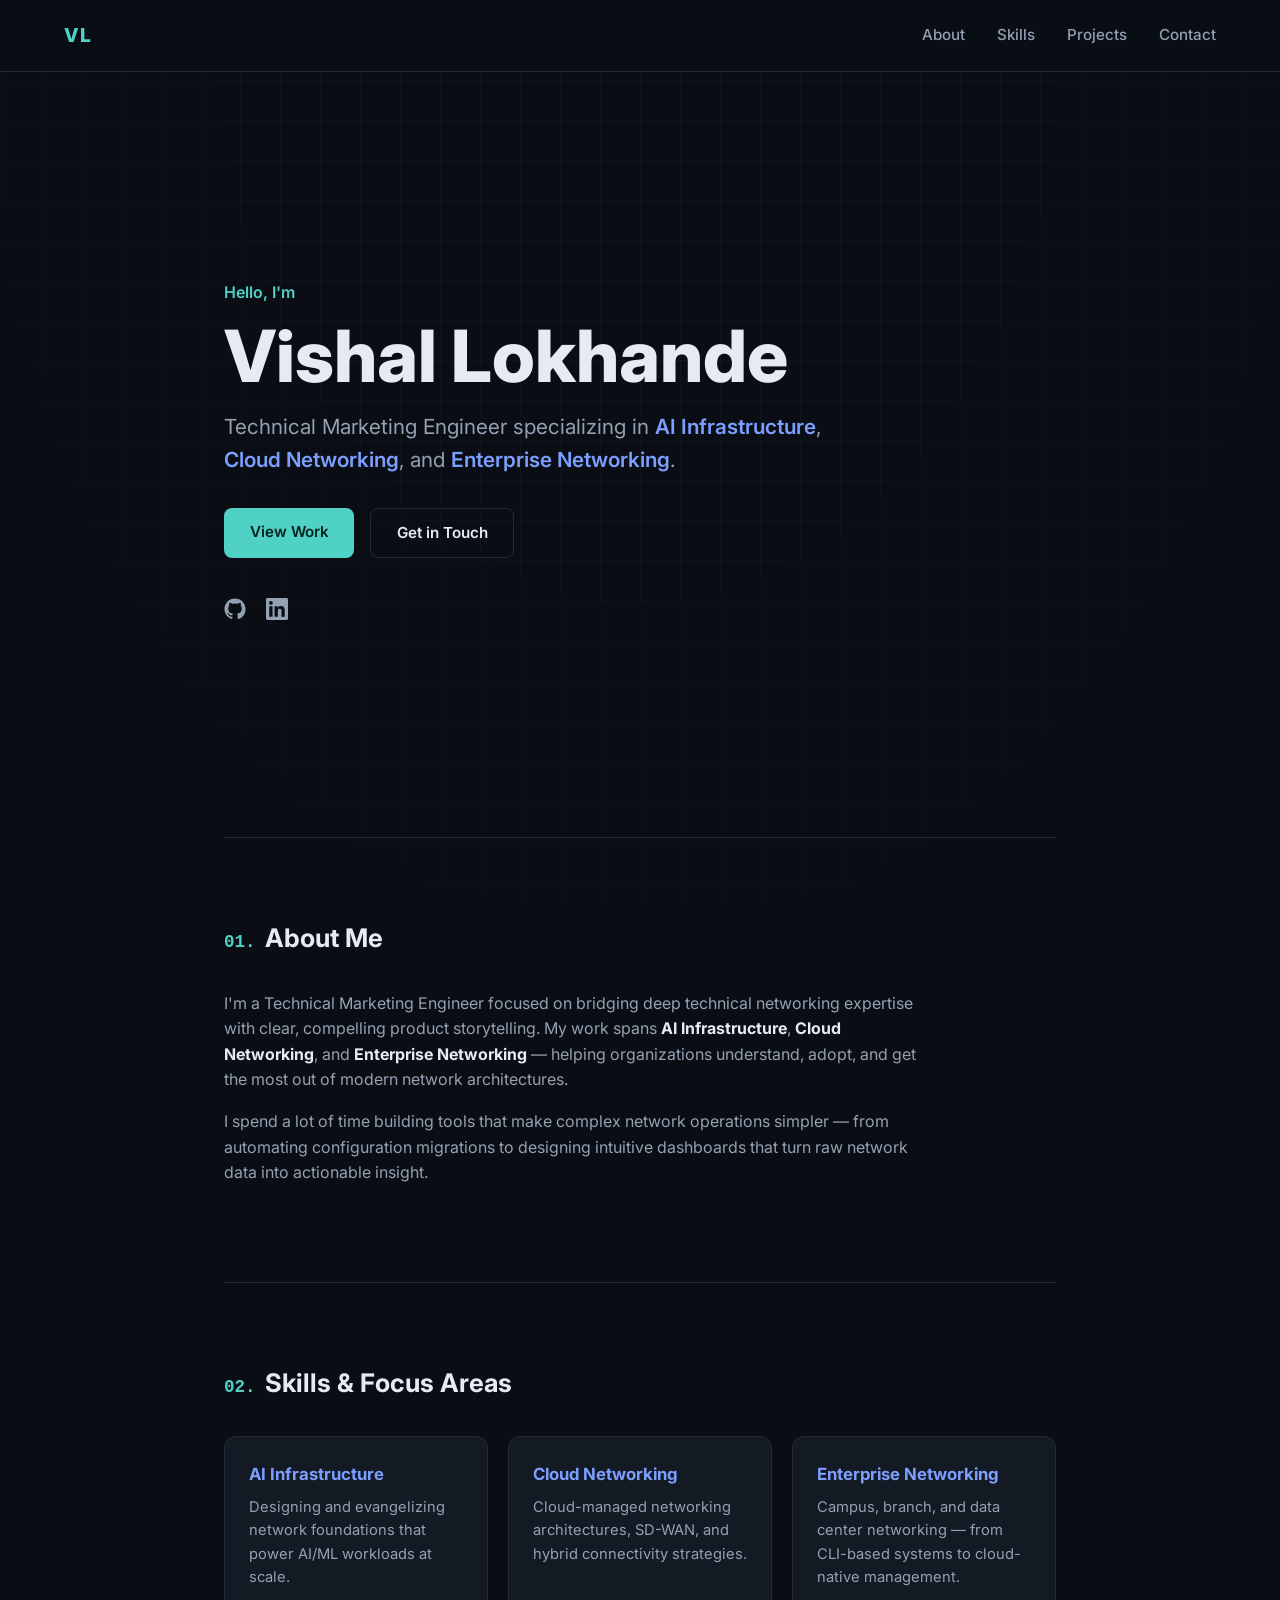
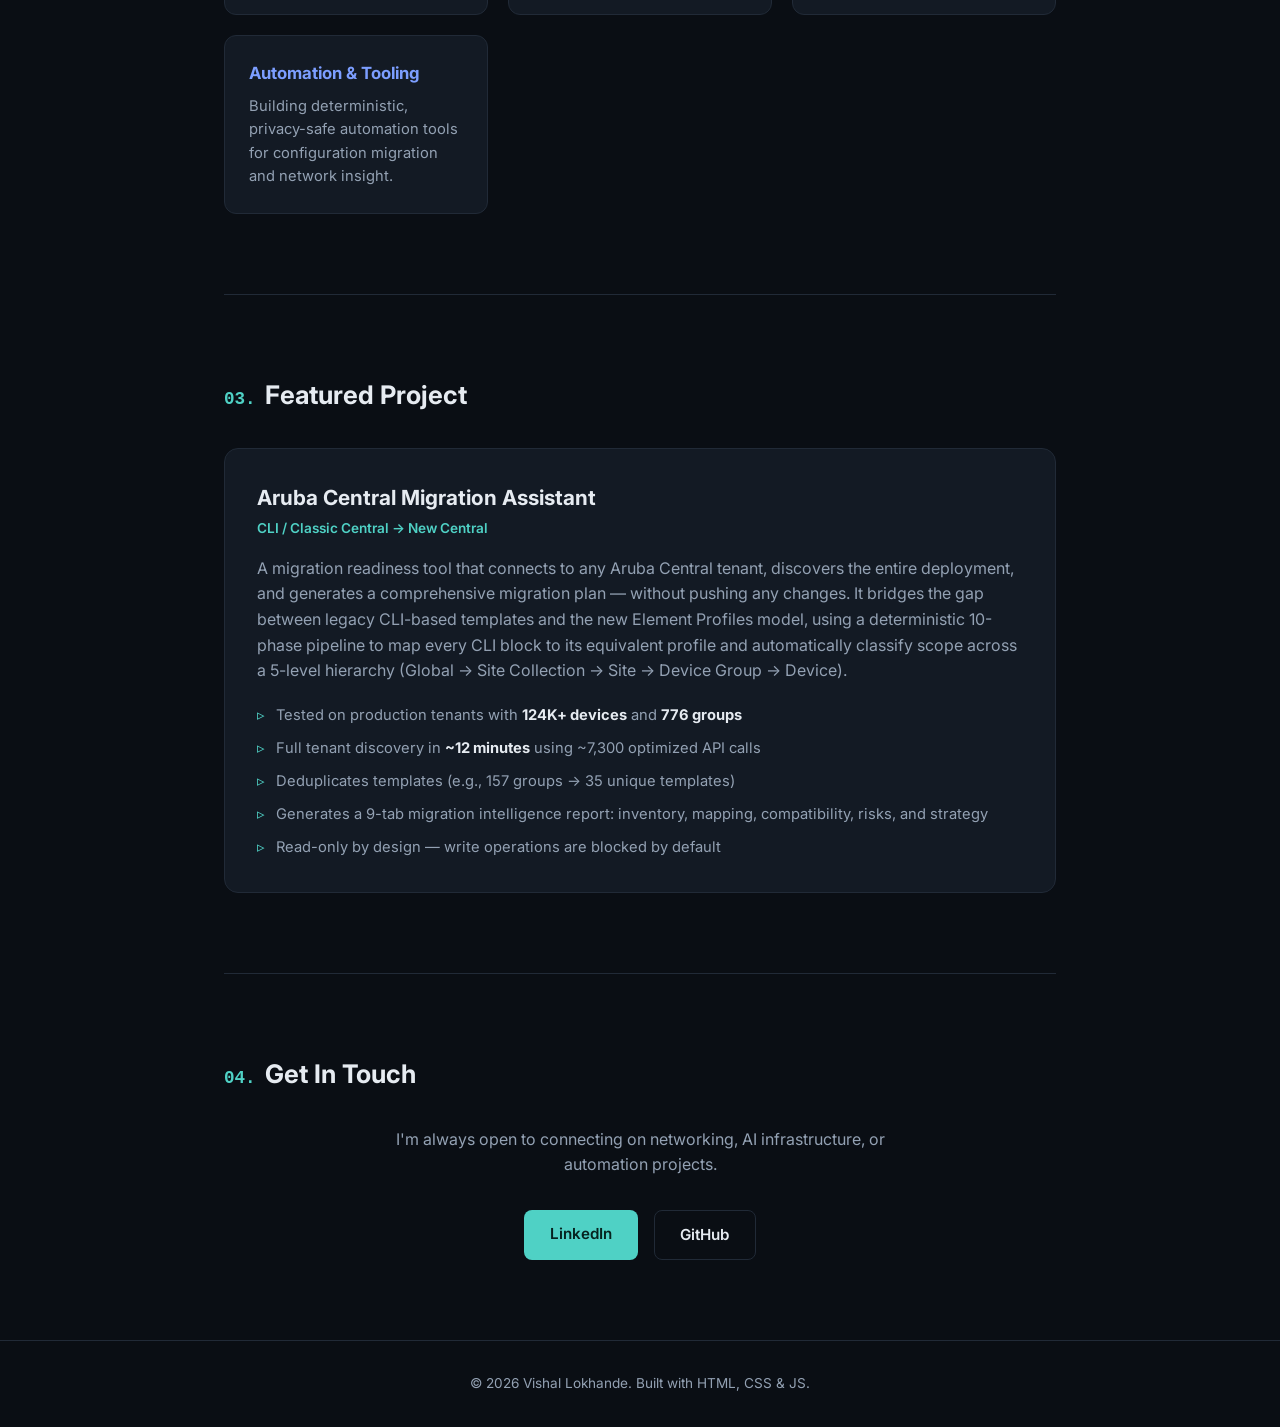
==== index.html @ 3b7e34b1 "Initial commit: personal portfolio site" ====
<!DOCTYPE html>
<html lang="en">
<head>
  <meta charset="UTF-8" />
  <meta name="viewport" content="width=device-width, initial-scale=1.0" />
  <title>Vishal Lokhande — Technical Marketing Engineer</title>
  <meta name="description" content="Vishal Lokhande — Technical Marketing Engineer specializing in AI Infrastructure, Cloud Networking, and Enterprise Networking." />
  <link rel="stylesheet" href="styles.css" />
  <link rel="preconnect" href="https://fonts.googleapis.com">
  <link rel="preconnect" href="https://fonts.gstatic.com" crossorigin>
  <link href="https://fonts.googleapis.com/css2?family=Inter:wght@400;500;600;700;800&display=swap" rel="stylesheet">
</head>
<body>
  <div class="bg-grid" aria-hidden="true"></div>

  <header class="nav">
    <a href="#home" class="nav__brand">VL</a>
    <nav class="nav__links">
      <a href="#about">About</a>
      <a href="#skills">Skills</a>
      <a href="#projects">Projects</a>
      <a href="#contact">Contact</a>
    </nav>
    <button class="nav__toggle" id="navToggle" aria-label="Toggle menu">
      <span></span><span></span><span></span>
    </button>
  </header>

  <main id="home">
    <section class="hero">
      <p class="hero__eyebrow">Hello, I'm</p>
      <h1 class="hero__name">Vishal Lokhande</h1>
      <p class="hero__title">Technical Marketing Engineer specializing in
        <span class="highlight">AI Infrastructure</span>,
        <span class="highlight">Cloud Networking</span>, and
        <span class="highlight">Enterprise Networking</span>.
      </p>
      <div class="hero__cta">
        <a href="#projects" class="btn btn--primary">View Work</a>
        <a href="#contact" class="btn btn--ghost">Get in Touch</a>
      </div>
      <div class="hero__socials">
        <a href="https://github.com/VishalLokh" target="_blank" rel="noopener noreferrer" aria-label="GitHub">
          <svg viewBox="0 0 24 24" width="22" height="22"><path fill="currentColor" d="M12 .5C5.65.5.5 5.65.5 12c0 5.09 3.29 9.4 7.86 10.93.58.1.79-.25.79-.56 0-.28-.01-1.02-.02-2-3.2.7-3.88-1.54-3.88-1.54-.52-1.33-1.28-1.69-1.28-1.69-1.04-.71.08-.7.08-.7 1.16.08 1.77 1.19 1.77 1.19 1.03 1.76 2.7 1.25 3.36.96.1-.75.4-1.25.73-1.54-2.56-.29-5.26-1.28-5.26-5.7 0-1.26.45-2.29 1.19-3.09-.12-.29-.52-1.46.11-3.05 0 0 .97-.31 3.18 1.18a11.1 11.1 0 0 1 5.8 0c2.2-1.49 3.17-1.18 3.17-1.18.63 1.59.23 2.76.11 3.05.74.8 1.19 1.83 1.19 3.09 0 4.43-2.7 5.4-5.28 5.69.42.36.78 1.08.78 2.18 0 1.57-.01 2.84-.01 3.23 0 .31.21.67.8.56A10.51 10.51 0 0 0 23.5 12c0-6.35-5.15-11.5-11.5-11.5Z"/></svg>
        </a>
        <a href="https://www.linkedin.com/in/vishal-lokhande05/" target="_blank" rel="noopener noreferrer" aria-label="LinkedIn">
          <svg viewBox="0 0 24 24" width="22" height="22"><path fill="currentColor" d="M20.45 20.45h-3.56v-5.57c0-1.33-.02-3.04-1.85-3.04-1.86 0-2.14 1.45-2.14 2.94v5.67H9.34V9h3.42v1.56h.05c.48-.9 1.64-1.85 3.38-1.85 3.6 0 4.27 2.37 4.27 5.46v6.28ZM5.34 7.43a2.07 2.07 0 1 1 0-4.14 2.07 2.07 0 0 1 0 4.14ZM7.12 20.45H3.56V9h3.56v11.45ZM22.22 0H1.77C.79 0 0 .77 0 1.73v20.54C0 23.23.79 24 1.77 24h20.45c.98 0 1.78-.77 1.78-1.73V1.73C24 .77 23.2 0 22.22 0Z"/></svg>
        </a>
      </div>
    </section>

    <section id="about" class="section">
      <h2 class="section__title"><span>01.</span> About Me</h2>
      <div class="about__content">
        <p>
          I'm a Technical Marketing Engineer focused on bridging deep technical networking
          expertise with clear, compelling product storytelling. My work spans
          <strong>AI Infrastructure</strong>, <strong>Cloud Networking</strong>, and
          <strong>Enterprise Networking</strong> — helping organizations understand, adopt,
          and get the most out of modern network architectures.
        </p>
        <p>
          I spend a lot of time building tools that make complex network operations
          simpler — from automating configuration migrations to designing intuitive
          dashboards that turn raw network data into actionable insight.
        </p>
      </div>
    </section>

    <section id="skills" class="section">
      <h2 class="section__title"><span>02.</span> Skills & Focus Areas</h2>
      <div class="skills__grid">
        <div class="skill-card">
          <h3>AI Infrastructure</h3>
          <p>Designing and evangelizing network foundations that power AI/ML workloads at scale.</p>
        </div>
        <div class="skill-card">
          <h3>Cloud Networking</h3>
          <p>Cloud-managed networking architectures, SD-WAN, and hybrid connectivity strategies.</p>
        </div>
        <div class="skill-card">
          <h3>Enterprise Networking</h3>
          <p>Campus, branch, and data center networking — from CLI-based systems to cloud-native management.</p>
        </div>
        <div class="skill-card">
          <h3>Automation & Tooling</h3>
          <p>Building deterministic, privacy-safe automation tools for configuration migration and network insight.</p>
        </div>
      </div>
    </section>

    <section id="projects" class="section">
      <h2 class="section__title"><span>03.</span> Featured Project</h2>
      <div class="project-card">
        <div class="project-card__header">
          <h3>Aruba Central Migration Assistant</h3>
          <p class="project-card__tag">CLI / Classic Central → New Central</p>
        </div>
        <p class="project-card__desc">
          A migration readiness tool that connects to any Aruba Central tenant, discovers the
          entire deployment, and generates a comprehensive migration plan — without pushing
          any changes. It bridges the gap between legacy CLI-based templates and the new
          Element Profiles model, using a deterministic 10-phase pipeline to map every CLI
          block to its equivalent profile and automatically classify scope across a 5-level
          hierarchy (Global → Site Collection → Site → Device Group → Device).
        </p>
        <ul class="project-card__highlights">
          <li>Tested on production tenants with <strong>124K+ devices</strong> and <strong>776 groups</strong></li>
          <li>Full tenant discovery in <strong>~12 minutes</strong> using ~7,300 optimized API calls</li>
          <li>Deduplicates templates (e.g., 157 groups → 35 unique templates)</li>
          <li>Generates a 9-tab migration intelligence report: inventory, mapping, compatibility, risks, and strategy</li>
          <li>Read-only by design — write operations are blocked by default</li>
        </ul>
      </div>
    </section>

    <section id="contact" class="section section--contact">
      <h2 class="section__title"><span>04.</span> Get In Touch</h2>
      <p class="contact__text">
        I'm always open to connecting on networking, AI infrastructure, or automation projects.
      </p>
      <div class="contact__links">
        <a href="https://www.linkedin.com/in/vishal-lokhande05/" target="_blank" rel="noopener noreferrer" class="btn btn--primary">LinkedIn</a>
        <a href="https://github.com/VishalLokh" target="_blank" rel="noopener noreferrer" class="btn btn--ghost">GitHub</a>
      </div>
    </section>
  </main>

  <footer class="footer">
    <p>&copy; <span id="year"></span> Vishal Lokhande. Built with HTML, CSS & JS.</p>
  </footer>

  <script src="script.js"></script>
</body>
</html>
---- styles.css ----
:root {
  --bg: #0a0e14;
  --bg-alt: #10161f;
  --card: #131a24;
  --border: #212a37;
  --text: #e6ebf1;
  --text-dim: #93a1b3;
  --accent: #4fd1c5;
  --accent-2: #7c9eff;
  --max-width: 960px;
}

* { box-sizing: border-box; margin: 0; padding: 0; }

html { scroll-behavior: smooth; }

body {
  background: var(--bg);
  color: var(--text);
  font-family: 'Inter', -apple-system, BlinkMacSystemFont, sans-serif;
  line-height: 1.6;
  overflow-x: hidden;
}

.bg-grid {
  position: fixed;
  inset: 0;
  z-index: -1;
  background-image:
    linear-gradient(rgba(79, 209, 197, 0.04) 1px, transparent 1px),
    linear-gradient(90deg, rgba(79, 209, 197, 0.04) 1px, transparent 1px);
  background-size: 40px 40px;
  mask-image: radial-gradient(ellipse at top, black 40%, transparent 80%);
}

.nav {
  position: sticky;
  top: 0;
  z-index: 50;
  display: flex;
  align-items: center;
  justify-content: space-between;
  padding: 1.25rem clamp(1.5rem, 6vw, 4rem);
  background: rgba(10, 14, 20, 0.75);
  backdrop-filter: blur(10px);
  border-bottom: 1px solid var(--border);
}

.nav__brand {
  font-weight: 800;
  font-size: 1.2rem;
  color: var(--accent);
  text-decoration: none;
  letter-spacing: 0.05em;
}

.nav__links {
  display: flex;
  gap: 2rem;
}

.nav__links a {
  color: var(--text-dim);
  text-decoration: none;
  font-size: 0.95rem;
  font-weight: 500;
  transition: color 0.2s ease;
}

.nav__links a:hover { color: var(--accent); }

.nav__toggle {
  display: none;
  flex-direction: column;
  gap: 5px;
  background: none;
  border: none;
  cursor: pointer;
}

.nav__toggle span {
  width: 22px;
  height: 2px;
  background: var(--text);
}

main {
  max-width: var(--max-width);
  margin: 0 auto;
  padding: 0 clamp(1.5rem, 6vw, 4rem);
}

.hero {
  min-height: 85vh;
  display: flex;
  flex-direction: column;
  justify-content: center;
}

.hero__eyebrow {
  color: var(--accent);
  font-weight: 600;
  font-size: 1rem;
  margin-bottom: 0.75rem;
}

.hero__name {
  font-size: clamp(2.5rem, 7vw, 4.5rem);
  font-weight: 800;
  line-height: 1.05;
  margin-bottom: 1rem;
}

.hero__title {
  max-width: 640px;
  color: var(--text-dim);
  font-size: clamp(1.05rem, 2.2vw, 1.3rem);
  margin-bottom: 2rem;
}

.highlight {
  color: var(--accent-2);
  font-weight: 600;
}

.hero__cta {
  display: flex;
  gap: 1rem;
  margin-bottom: 2.5rem;
}

.btn {
  display: inline-block;
  padding: 0.75rem 1.6rem;
  border-radius: 8px;
  font-weight: 600;
  font-size: 0.95rem;
  text-decoration: none;
  transition: transform 0.15s ease, background 0.2s ease, border-color 0.2s ease;
}

.btn--primary {
  background: var(--accent);
  color: #06231f;
}

.btn--primary:hover { transform: translateY(-2px); }

.btn--ghost {
  border: 1px solid var(--border);
  color: var(--text);
}

.btn--ghost:hover {
  border-color: var(--accent);
  color: var(--accent);
  transform: translateY(-2px);
}

.hero__socials {
  display: flex;
  gap: 1.25rem;
}

.hero__socials a {
  color: var(--text-dim);
  transition: color 0.2s ease;
}

.hero__socials a:hover { color: var(--accent); }

.section {
  padding: 5rem 0;
  border-top: 1px solid var(--border);
}

.section__title {
  font-size: 1.6rem;
  font-weight: 700;
  margin-bottom: 2rem;
  display: flex;
  gap: 0.6rem;
  align-items: baseline;
}

.section__title span {
  color: var(--accent);
  font-family: monospace;
  font-size: 1.1rem;
}

.about__content p {
  color: var(--text-dim);
  max-width: 700px;
  margin-bottom: 1rem;
}

.about__content strong { color: var(--text); }

.skills__grid {
  display: grid;
  grid-template-columns: repeat(auto-fit, minmax(220px, 1fr));
  gap: 1.25rem;
}

.skill-card {
  background: var(--card);
  border: 1px solid var(--border);
  border-radius: 12px;
  padding: 1.5rem;
  transition: transform 0.2s ease, border-color 0.2s ease;
}

.skill-card:hover {
  transform: translateY(-4px);
  border-color: var(--accent);
}

.skill-card h3 {
  font-size: 1.05rem;
  margin-bottom: 0.5rem;
  color: var(--accent-2);
}

.skill-card p {
  color: var(--text-dim);
  font-size: 0.92rem;
}

.project-card {
  background: var(--card);
  border: 1px solid var(--border);
  border-radius: 14px;
  padding: 2rem;
}

.project-card__header h3 {
  font-size: 1.3rem;
  margin-bottom: 0.25rem;
}

.project-card__tag {
  color: var(--accent);
  font-size: 0.85rem;
  font-weight: 600;
  margin-bottom: 1rem;
}

.project-card__desc {
  color: var(--text-dim);
  margin-bottom: 1.25rem;
}

.project-card__highlights {
  list-style: none;
  display: flex;
  flex-direction: column;
  gap: 0.6rem;
}

.project-card__highlights li {
  color: var(--text-dim);
  font-size: 0.92rem;
  padding-left: 1.2rem;
  position: relative;
}

.project-card__highlights li::before {
  content: '▹';
  position: absolute;
  left: 0;
  color: var(--accent);
}

.project-card__highlights strong { color: var(--text); }

.section--contact {
  text-align: center;
}

.contact__text {
  color: var(--text-dim);
  max-width: 500px;
  margin: 0 auto 2rem;
}

.contact__links {
  display: flex;
  gap: 1rem;
  justify-content: center;
}

.footer {
  text-align: center;
  padding: 2rem 1rem;
  color: var(--text-dim);
  font-size: 0.85rem;
  border-top: 1px solid var(--border);
}

@media (max-width: 640px) {
  .nav__links {
    display: none;
    position: absolute;
    top: 100%;
    left: 0;
    right: 0;
    flex-direction: column;
    gap: 0;
    background: var(--bg-alt);
    border-bottom: 1px solid var(--border);
  }
  .nav__links a {
    padding: 1rem 1.5rem;
    border-top: 1px solid var(--border);
  }
  .nav__links--open { display: flex; }
  .nav__toggle { display: flex; }
  .hero__cta { flex-direction: column; }
}
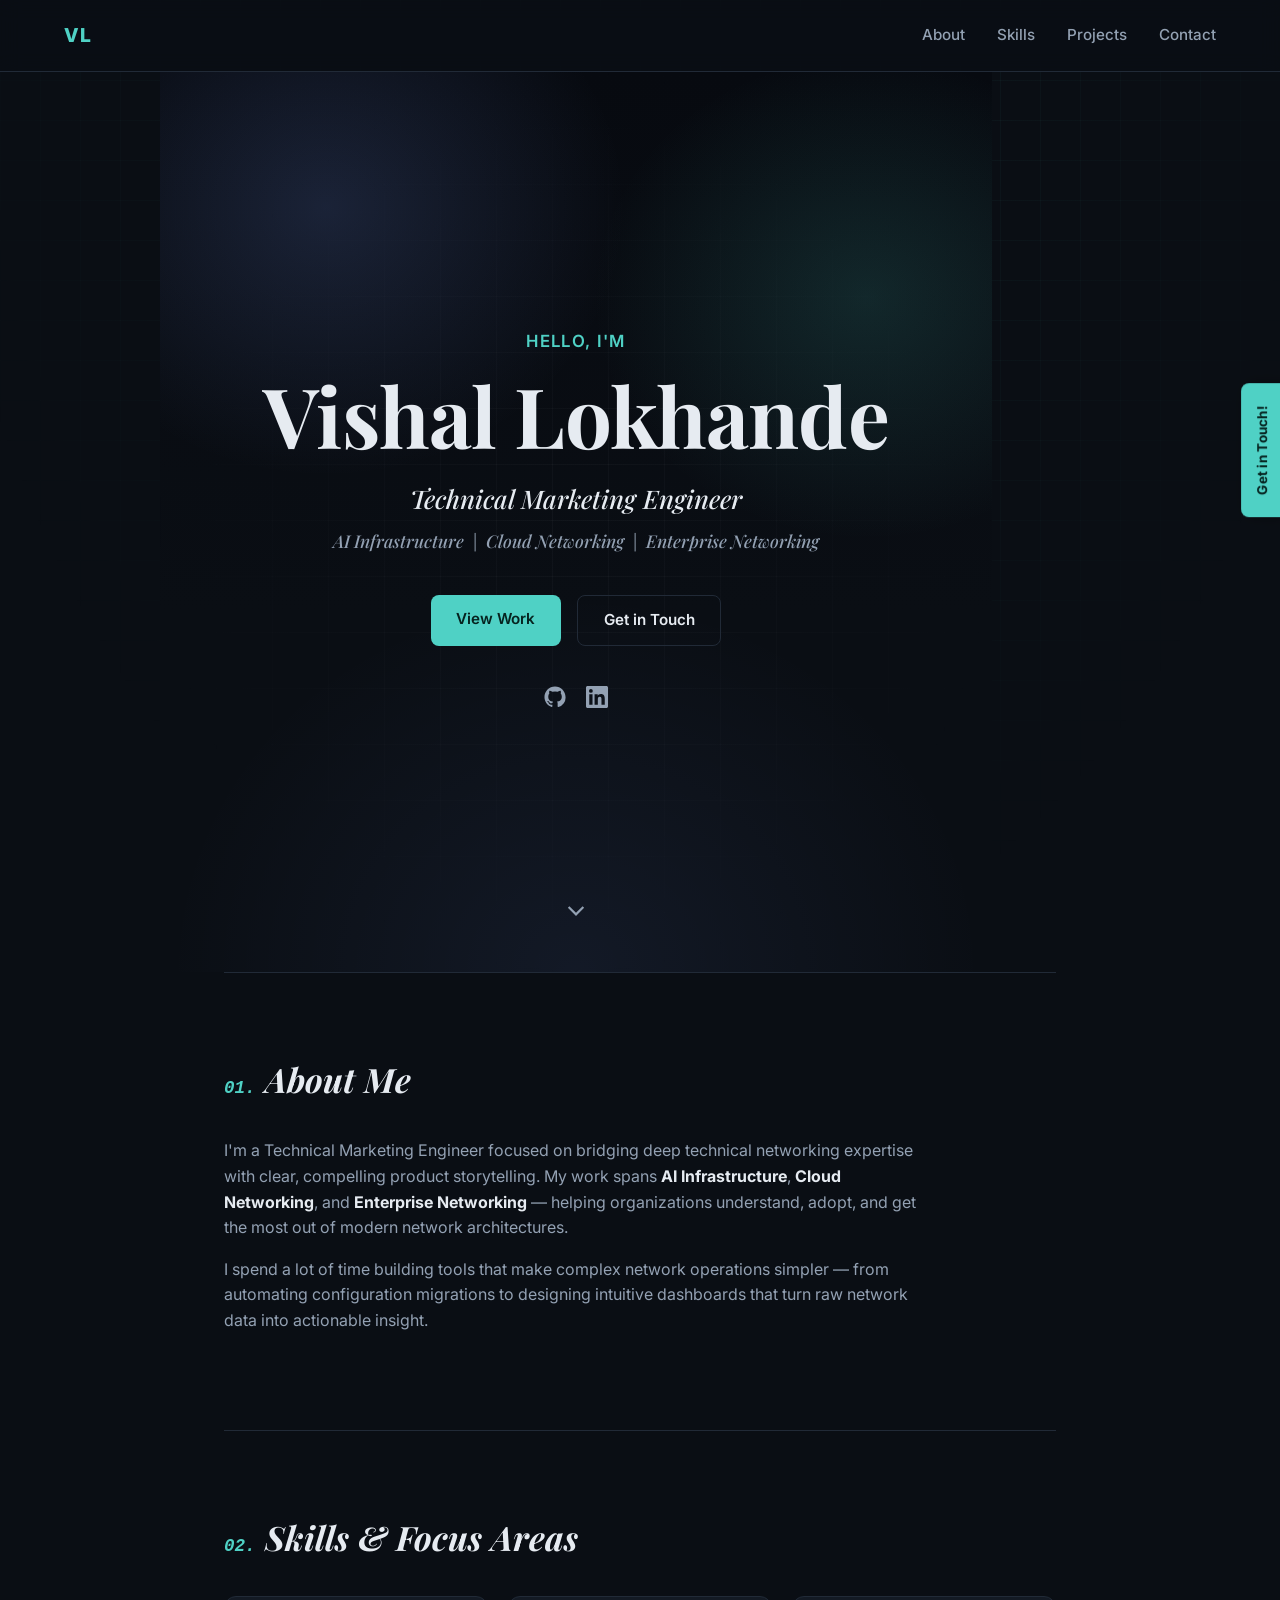
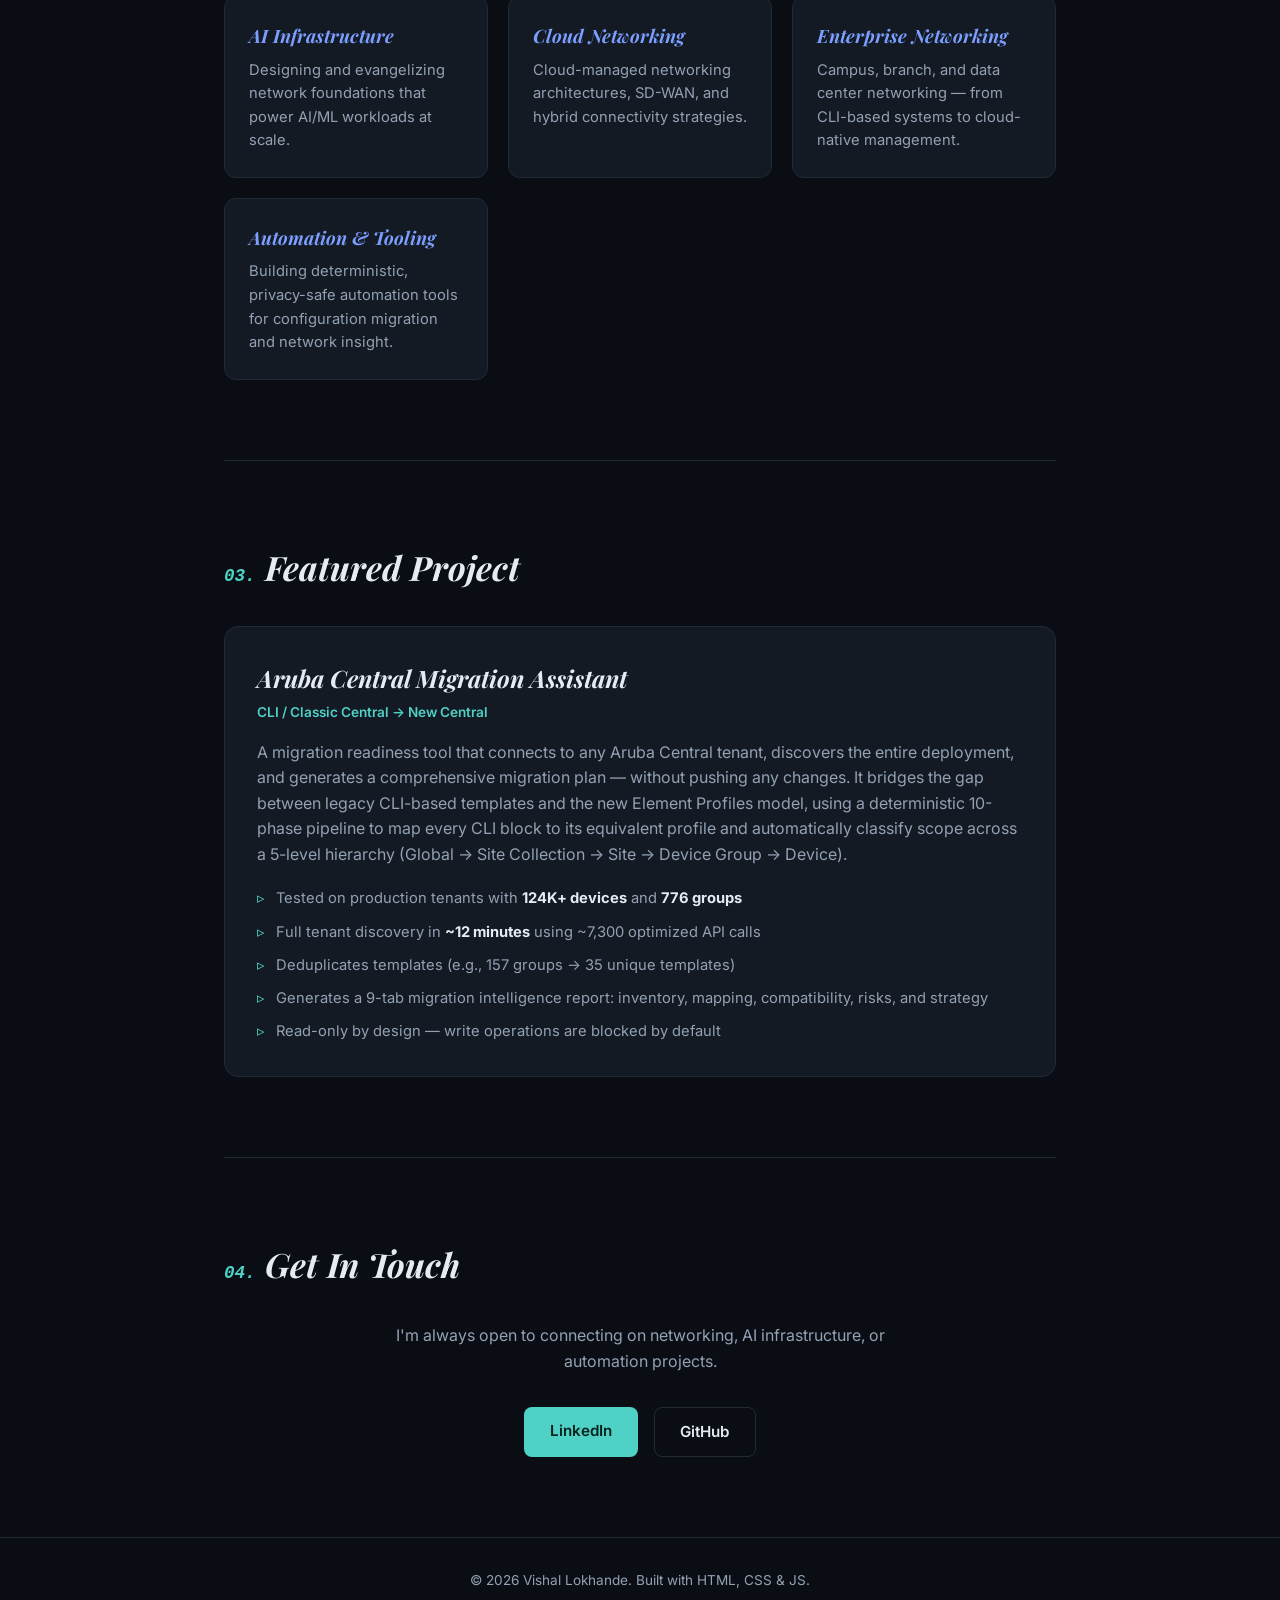
==== commit 6bdbc0f6: "Redesign: editorial serif hero, atmospheric gradient background, floating CTA tab, scroll-reveal ani" ====
--- a/index.html
+++ b/index.html
@@ -8,10 +8,12 @@
   <link rel="stylesheet" href="styles.css" />
   <link rel="preconnect" href="https://fonts.googleapis.com">
   <link rel="preconnect" href="https://fonts.gstatic.com" crossorigin>
-  <link href="https://fonts.googleapis.com/css2?family=Inter:wght@400;500;600;700;800&display=swap" rel="stylesheet">
+  <link href="https://fonts.googleapis.com/css2?family=Inter:wght@400;500;600;700;800&family=Playfair+Display:ital,wght@0,500;0,700;1,500&display=swap" rel="stylesheet">
 </head>
 <body>
   <div class="bg-grid" aria-hidden="true"></div>
+
+  <a href="#contact" class="floating-cta">Get in Touch!</a>
 
   <header class="nav">
     <a href="#home" class="nav__brand">VL</a>
@@ -28,28 +30,31 @@
 
   <main id="home">
     <section class="hero">
-      <p class="hero__eyebrow">Hello, I'm</p>
-      <h1 class="hero__name">Vishal Lokhande</h1>
-      <p class="hero__title">Technical Marketing Engineer specializing in
-        <span class="highlight">AI Infrastructure</span>,
-        <span class="highlight">Cloud Networking</span>, and
-        <span class="highlight">Enterprise Networking</span>.
-      </p>
-      <div class="hero__cta">
-        <a href="#projects" class="btn btn--primary">View Work</a>
-        <a href="#contact" class="btn btn--ghost">Get in Touch</a>
+      <div class="hero__scrim" aria-hidden="true"></div>
+      <div class="hero__content">
+        <p class="hero__eyebrow">Hello, I'm</p>
+        <h1 class="hero__name">Vishal Lokhande</h1>
+        <p class="hero__role">Technical Marketing Engineer</p>
+        <p class="hero__role hero__role--sub">AI Infrastructure &nbsp;|&nbsp; Cloud Networking &nbsp;|&nbsp; Enterprise Networking</p>
+        <div class="hero__cta">
+          <a href="#projects" class="btn btn--primary">View Work</a>
+          <a href="#contact" class="btn btn--ghost">Get in Touch</a>
+        </div>
+        <div class="hero__socials">
+          <a href="https://github.com/VishalLokh" target="_blank" rel="noopener noreferrer" aria-label="GitHub">
+            <svg viewBox="0 0 24 24" width="22" height="22"><path fill="currentColor" d="M12 .5C5.65.5.5 5.65.5 12c0 5.09 3.29 9.4 7.86 10.93.58.1.79-.25.79-.56 0-.28-.01-1.02-.02-2-3.2.7-3.88-1.54-3.88-1.54-.52-1.33-1.28-1.69-1.28-1.69-1.04-.71.08-.7.08-.7 1.16.08 1.77 1.19 1.77 1.19 1.03 1.76 2.7 1.25 3.36.96.1-.75.4-1.25.73-1.54-2.56-.29-5.26-1.28-5.26-5.7 0-1.26.45-2.29 1.19-3.09-.12-.29-.52-1.46.11-3.05 0 0 .97-.31 3.18 1.18a11.1 11.1 0 0 1 5.8 0c2.2-1.49 3.17-1.18 3.17-1.18.63 1.59.23 2.76.11 3.05.74.8 1.19 1.83 1.19 3.09 0 4.43-2.7 5.4-5.28 5.69.42.36.78 1.08.78 2.18 0 1.57-.01 2.84-.01 3.23 0 .31.21.67.8.56A10.51 10.51 0 0 0 23.5 12c0-6.35-5.15-11.5-11.5-11.5Z"/></svg>
+          </a>
+          <a href="https://www.linkedin.com/in/vishal-lokhande05/" target="_blank" rel="noopener noreferrer" aria-label="LinkedIn">
+            <svg viewBox="0 0 24 24" width="22" height="22"><path fill="currentColor" d="M20.45 20.45h-3.56v-5.57c0-1.33-.02-3.04-1.85-3.04-1.86 0-2.14 1.45-2.14 2.94v5.67H9.34V9h3.42v1.56h.05c.48-.9 1.64-1.85 3.38-1.85 3.6 0 4.27 2.37 4.27 5.46v6.28ZM5.34 7.43a2.07 2.07 0 1 1 0-4.14 2.07 2.07 0 0 1 0 4.14ZM7.12 20.45H3.56V9h3.56v11.45ZM22.22 0H1.77C.79 0 0 .77 0 1.73v20.54C0 23.23.79 24 1.77 24h20.45c.98 0 1.78-.77 1.78-1.73V1.73C24 .77 23.2 0 22.22 0Z"/></svg>
+          </a>
+        </div>
       </div>
-      <div class="hero__socials">
-        <a href="https://github.com/VishalLokh" target="_blank" rel="noopener noreferrer" aria-label="GitHub">
-          <svg viewBox="0 0 24 24" width="22" height="22"><path fill="currentColor" d="M12 .5C5.65.5.5 5.65.5 12c0 5.09 3.29 9.4 7.86 10.93.58.1.79-.25.79-.56 0-.28-.01-1.02-.02-2-3.2.7-3.88-1.54-3.88-1.54-.52-1.33-1.28-1.69-1.28-1.69-1.04-.71.08-.7.08-.7 1.16.08 1.77 1.19 1.77 1.19 1.03 1.76 2.7 1.25 3.36.96.1-.75.4-1.25.73-1.54-2.56-.29-5.26-1.28-5.26-5.7 0-1.26.45-2.29 1.19-3.09-.12-.29-.52-1.46.11-3.05 0 0 .97-.31 3.18 1.18a11.1 11.1 0 0 1 5.8 0c2.2-1.49 3.17-1.18 3.17-1.18.63 1.59.23 2.76.11 3.05.74.8 1.19 1.83 1.19 3.09 0 4.43-2.7 5.4-5.28 5.69.42.36.78 1.08.78 2.18 0 1.57-.01 2.84-.01 3.23 0 .31.21.67.8.56A10.51 10.51 0 0 0 23.5 12c0-6.35-5.15-11.5-11.5-11.5Z"/></svg>
-        </a>
-        <a href="https://www.linkedin.com/in/vishal-lokhande05/" target="_blank" rel="noopener noreferrer" aria-label="LinkedIn">
-          <svg viewBox="0 0 24 24" width="22" height="22"><path fill="currentColor" d="M20.45 20.45h-3.56v-5.57c0-1.33-.02-3.04-1.85-3.04-1.86 0-2.14 1.45-2.14 2.94v5.67H9.34V9h3.42v1.56h.05c.48-.9 1.64-1.85 3.38-1.85 3.6 0 4.27 2.37 4.27 5.46v6.28ZM5.34 7.43a2.07 2.07 0 1 1 0-4.14 2.07 2.07 0 0 1 0 4.14ZM7.12 20.45H3.56V9h3.56v11.45ZM22.22 0H1.77C.79 0 0 .77 0 1.73v20.54C0 23.23.79 24 1.77 24h20.45c.98 0 1.78-.77 1.78-1.73V1.73C24 .77 23.2 0 22.22 0Z"/></svg>
-        </a>
-      </div>
+      <a href="#about" class="hero__scroll" aria-label="Scroll down">
+        <svg viewBox="0 0 24 24" width="26" height="26"><path fill="currentColor" d="M12 16.5 4.5 9l1.4-1.4L12 13.7l6.1-6.1L19.5 9 12 16.5Z"/></svg>
+      </a>
     </section>
 
-    <section id="about" class="section">
+    <section id="about" class="section reveal">
       <h2 class="section__title"><span>01.</span> About Me</h2>
       <div class="about__content">
         <p>
@@ -67,7 +72,7 @@
       </div>
     </section>
 
-    <section id="skills" class="section">
+    <section id="skills" class="section reveal">
       <h2 class="section__title"><span>02.</span> Skills & Focus Areas</h2>
       <div class="skills__grid">
         <div class="skill-card">
@@ -89,7 +94,7 @@
       </div>
     </section>
 
-    <section id="projects" class="section">
+    <section id="projects" class="section reveal">
       <h2 class="section__title"><span>03.</span> Featured Project</h2>
       <div class="project-card">
         <div class="project-card__header">
@@ -114,7 +119,7 @@
       </div>
     </section>
 
-    <section id="contact" class="section section--contact">
+    <section id="contact" class="section section--contact reveal">
       <h2 class="section__title"><span>04.</span> Get In Touch</h2>
       <p class="contact__text">
         I'm always open to connecting on networking, AI infrastructure, or automation projects.
--- a/styles.css
+++ b/styles.css
@@ -8,6 +8,7 @@
   --accent: #4fd1c5;
   --accent-2: #7c9eff;
   --max-width: 960px;
+  --serif: 'Playfair Display', Georgia, serif;
 }
 
 * { box-sizing: border-box; margin: 0; padding: 0; }
@@ -91,31 +92,73 @@
 }
 
 .hero {
-  min-height: 85vh;
+  position: relative;
+  min-height: 100vh;
+  width: 100%;
+  max-width: none;
   display: flex;
   flex-direction: column;
+  align-items: center;
   justify-content: center;
+  text-align: center;
+  padding: 6rem clamp(1.5rem, 6vw, 4rem);
+  margin: 0 calc(-1 * clamp(1.5rem, 6vw, 4rem));
+  overflow: hidden;
+  background:
+    radial-gradient(ellipse 60% 50% at 20% 15%, rgba(124, 158, 255, 0.16), transparent 60%),
+    radial-gradient(ellipse 55% 45% at 85% 25%, rgba(79, 209, 197, 0.14), transparent 60%),
+    radial-gradient(ellipse 70% 60% at 50% 100%, rgba(124, 158, 255, 0.08), transparent 70%),
+    linear-gradient(180deg, #070a10 0%, #0a0e14 60%, #0a0e14 100%);
+}
+
+.hero__scrim {
+  position: absolute;
+  inset: 0;
+  pointer-events: none;
+  background-image:
+    linear-gradient(rgba(230, 235, 241, 0.035) 1px, transparent 1px),
+    linear-gradient(90deg, rgba(230, 235, 241, 0.035) 1px, transparent 1px);
+  background-size: 56px 56px;
+  mask-image: radial-gradient(ellipse at center, black 0%, transparent 75%);
+}
+
+.hero__content {
+  position: relative;
+  z-index: 1;
+  max-width: 720px;
 }
 
 .hero__eyebrow {
   color: var(--accent);
   font-weight: 600;
-  font-size: 1rem;
-  margin-bottom: 0.75rem;
+  font-size: 1.05rem;
+  letter-spacing: 0.08em;
+  text-transform: uppercase;
+  margin-bottom: 1rem;
 }
 
 .hero__name {
-  font-size: clamp(2.5rem, 7vw, 4.5rem);
-  font-weight: 800;
+  font-family: var(--serif);
+  font-weight: 700;
+  font-size: clamp(2.8rem, 8vw, 5.2rem);
   line-height: 1.05;
-  margin-bottom: 1rem;
-}
-
-.hero__title {
-  max-width: 640px;
-  color: var(--text-dim);
-  font-size: clamp(1.05rem, 2.2vw, 1.3rem);
-  margin-bottom: 2rem;
+  margin-bottom: 1.25rem;
+  letter-spacing: -0.01em;
+}
+
+.hero__role {
+  font-family: var(--serif);
+  font-style: italic;
+  font-weight: 500;
+  color: var(--text);
+  font-size: clamp(1.2rem, 2.6vw, 1.6rem);
+  margin-bottom: 0.5rem;
+}
+
+.hero__role--sub {
+  color: var(--text-dim);
+  font-size: clamp(0.95rem, 1.8vw, 1.1rem);
+  margin-bottom: 2.5rem;
 }
 
 .highlight {
@@ -126,6 +169,7 @@
 .hero__cta {
   display: flex;
   gap: 1rem;
+  justify-content: center;
   margin-bottom: 2.5rem;
 }
 
@@ -160,6 +204,7 @@
 .hero__socials {
   display: flex;
   gap: 1.25rem;
+  justify-content: center;
 }
 
 .hero__socials a {
@@ -168,14 +213,73 @@
 }
 
 .hero__socials a:hover { color: var(--accent); }
+
+.hero__scroll {
+  position: absolute;
+  bottom: 2.5rem;
+  left: 50%;
+  transform: translateX(-50%);
+  color: var(--text-dim);
+  z-index: 1;
+  animation: bounce 2.2s ease-in-out infinite;
+}
+
+.hero__scroll:hover { color: var(--accent); }
+
+@keyframes bounce {
+  0%, 100% { transform: translateX(-50%) translateY(0); }
+  50% { transform: translateX(-50%) translateY(8px); }
+}
+
+.floating-cta {
+  position: fixed;
+  right: -3.15rem;
+  top: 50%;
+  transform: translateY(-50%) rotate(-90deg);
+  transform-origin: center;
+  z-index: 60;
+  background: var(--accent);
+  color: #06231f;
+  font-weight: 700;
+  font-size: 0.85rem;
+  letter-spacing: 0.02em;
+  padding: 0.7rem 1.4rem;
+  border-radius: 8px 8px 0 0;
+  text-decoration: none;
+  box-shadow: 0 4px 16px rgba(0, 0, 0, 0.35);
+  transition: right 0.2s ease, background 0.2s ease;
+}
+
+.floating-cta:hover {
+  right: -2.9rem;
+  background: var(--accent-2);
+  color: #05121f;
+}
+
+@media (max-width: 640px) {
+  .floating-cta { display: none; }
+}
 
 .section {
   padding: 5rem 0;
   border-top: 1px solid var(--border);
 }
 
+.reveal {
+  opacity: 0;
+  transform: translateY(24px);
+  transition: opacity 0.7s ease, transform 0.7s ease;
+}
+
+.reveal.is-visible {
+  opacity: 1;
+  transform: translateY(0);
+}
+
 .section__title {
-  font-size: 1.6rem;
+  font-family: var(--serif);
+  font-style: italic;
+  font-size: clamp(1.7rem, 3vw, 2.1rem);
   font-weight: 700;
   margin-bottom: 2rem;
   display: flex;
@@ -208,16 +312,19 @@
   border: 1px solid var(--border);
   border-radius: 12px;
   padding: 1.5rem;
-  transition: transform 0.2s ease, border-color 0.2s ease;
+  transition: transform 0.2s ease, border-color 0.2s ease, box-shadow 0.2s ease;
 }
 
 .skill-card:hover {
   transform: translateY(-4px);
   border-color: var(--accent);
+  box-shadow: 0 12px 28px rgba(0, 0, 0, 0.28);
 }
 
 .skill-card h3 {
-  font-size: 1.05rem;
+  font-family: var(--serif);
+  font-style: italic;
+  font-size: 1.15rem;
   margin-bottom: 0.5rem;
   color: var(--accent-2);
 }
@@ -232,10 +339,18 @@
   border: 1px solid var(--border);
   border-radius: 14px;
   padding: 2rem;
+  transition: box-shadow 0.2s ease, border-color 0.2s ease;
+}
+
+.project-card:hover {
+  border-color: var(--accent);
+  box-shadow: 0 16px 36px rgba(0, 0, 0, 0.3);
 }
 
 .project-card__header h3 {
-  font-size: 1.3rem;
+  font-family: var(--serif);
+  font-style: italic;
+  font-size: 1.5rem;
   margin-bottom: 0.25rem;
 }
 
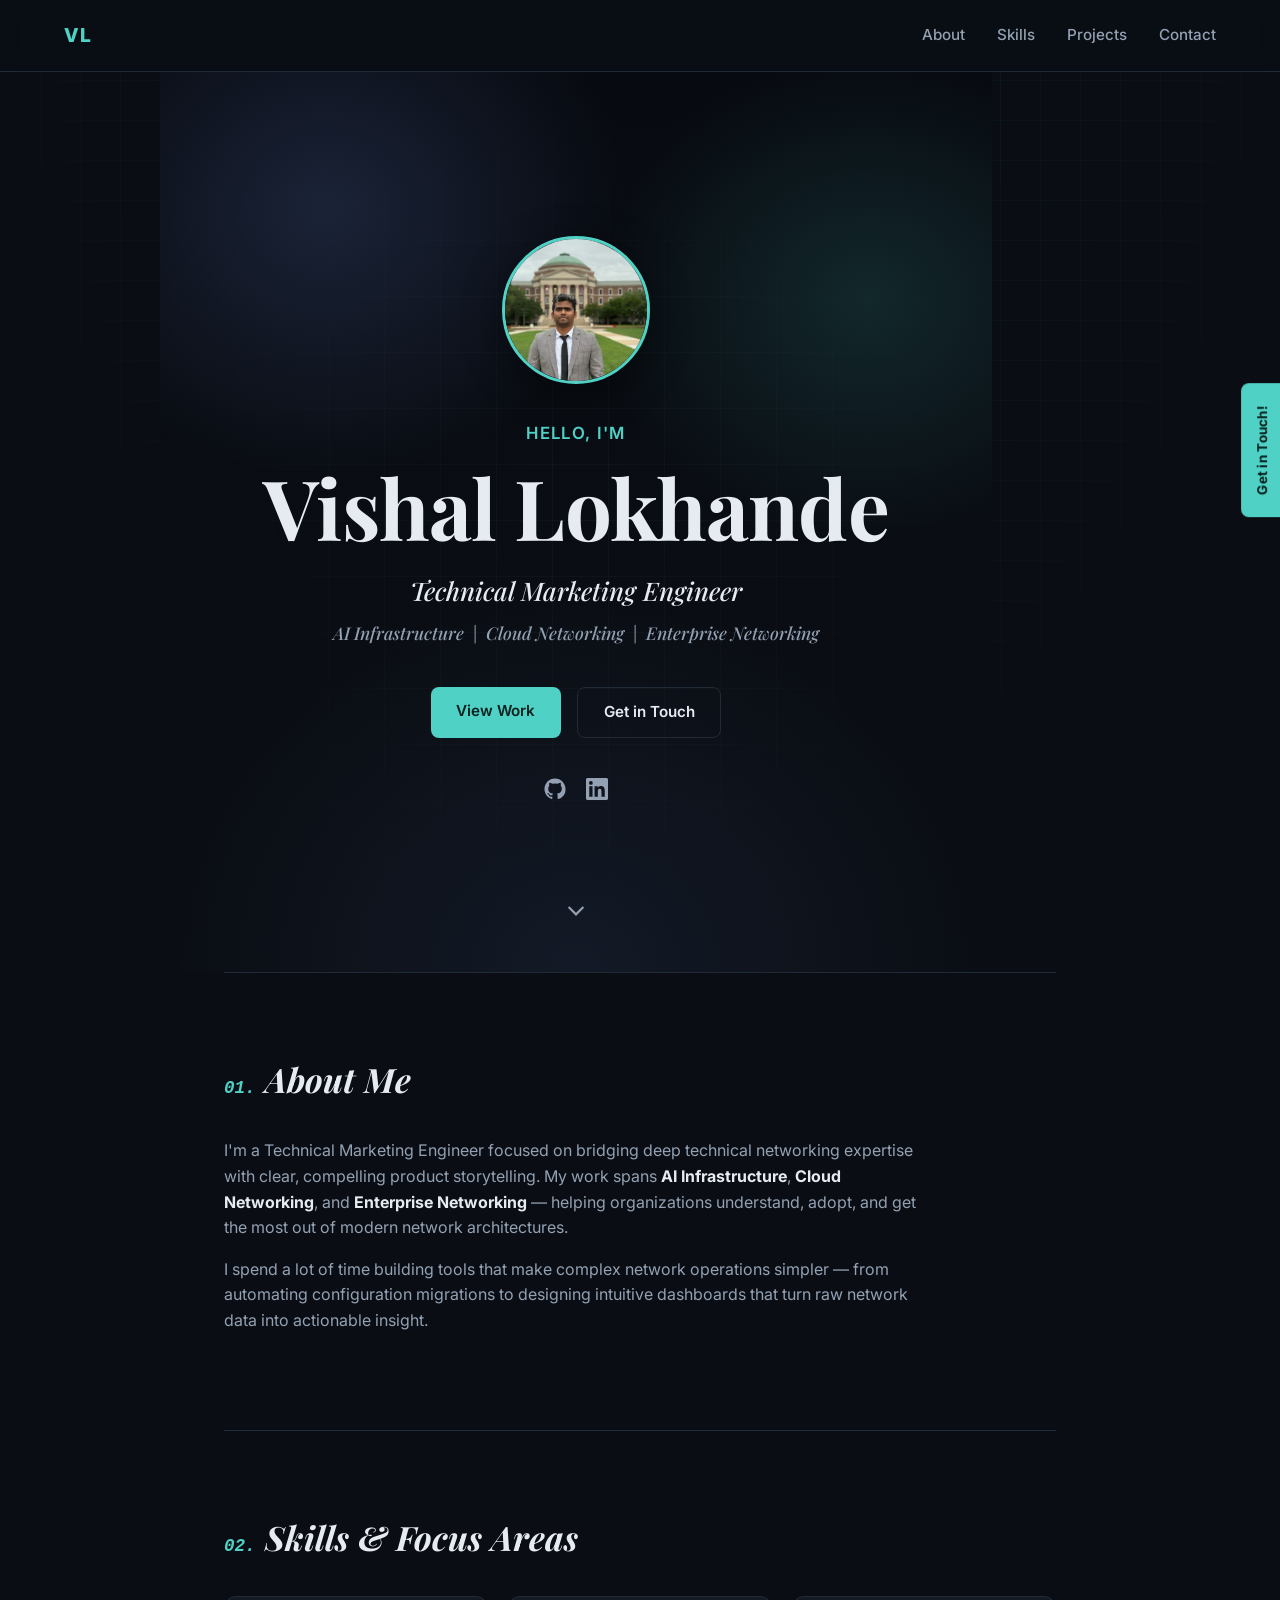
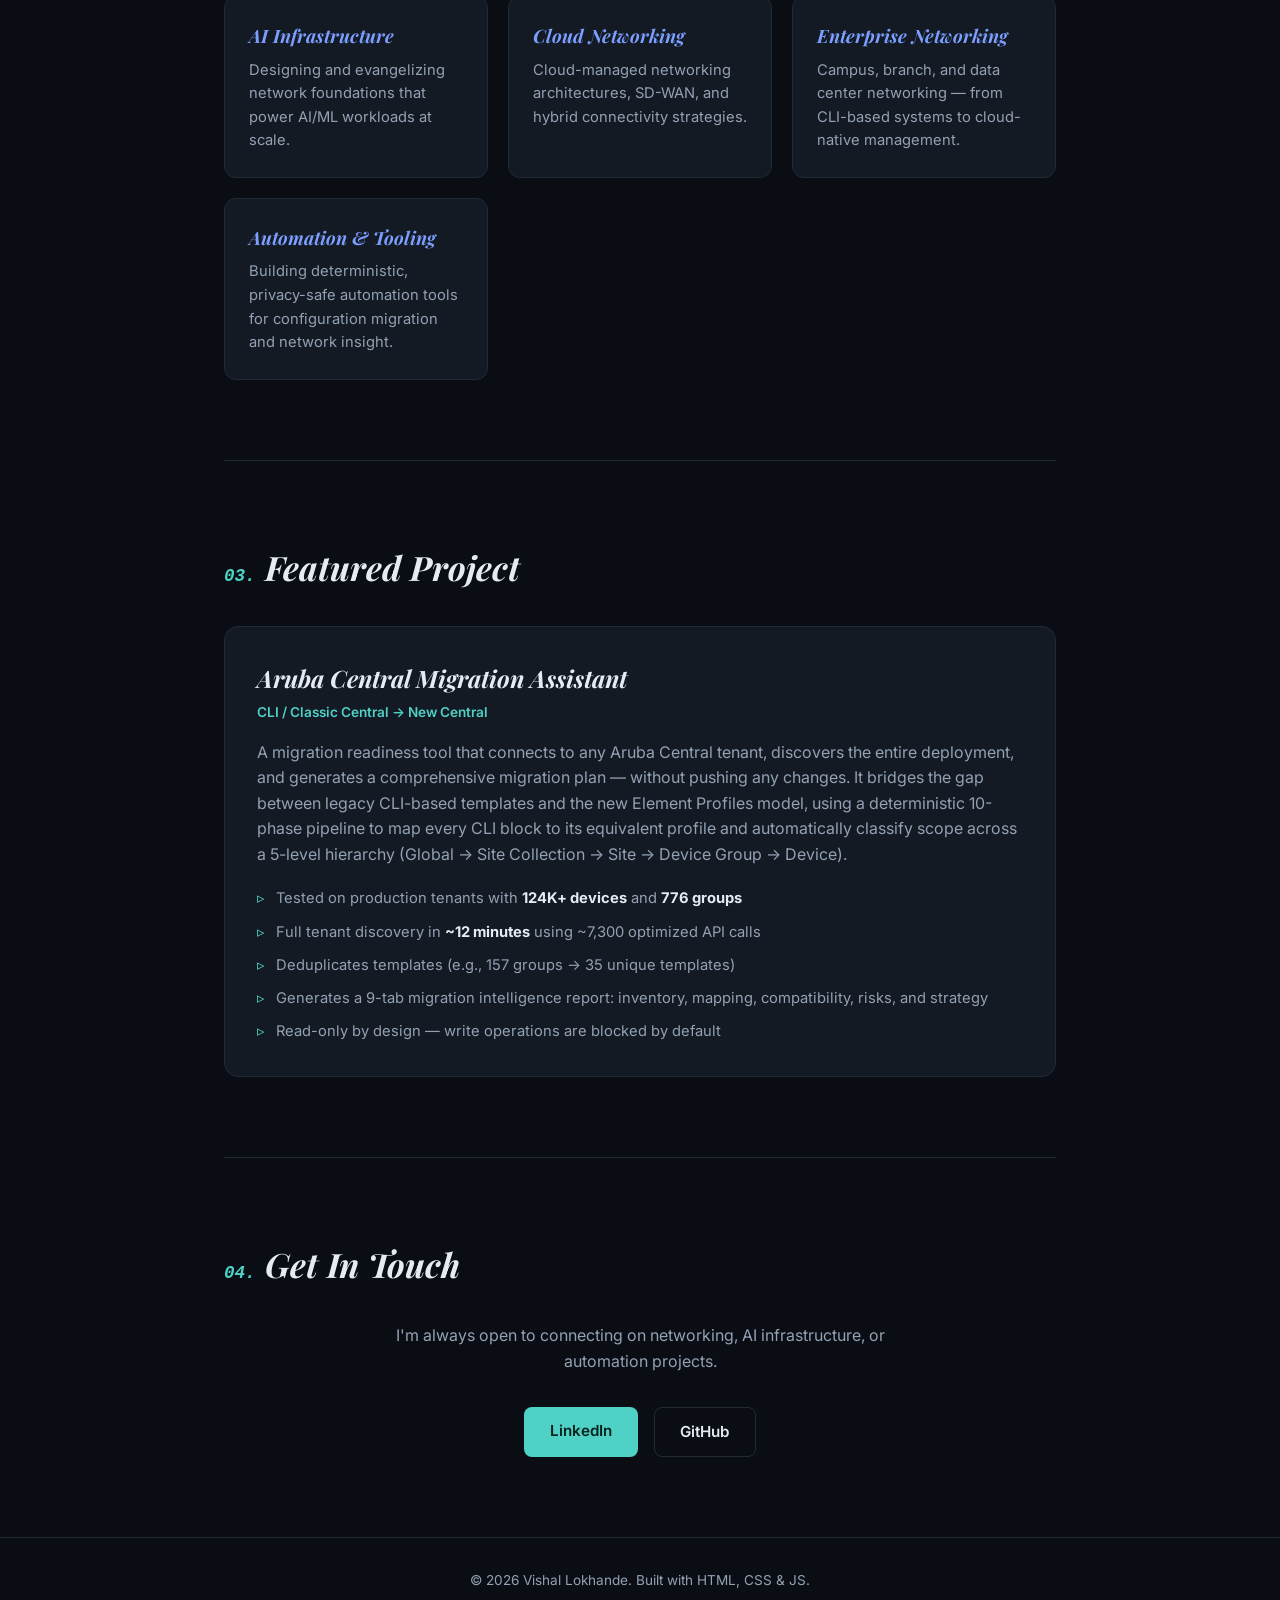
==== commit ce81a176: "Add profile photo to hero section" ====
--- a/index.html
+++ b/index.html
@@ -32,6 +32,7 @@
     <section class="hero">
       <div class="hero__scrim" aria-hidden="true"></div>
       <div class="hero__content">
+        <img src="assets/profile.jpg" alt="Vishal Lokhande" class="hero__photo" />
         <p class="hero__eyebrow">Hello, I'm</p>
         <h1 class="hero__name">Vishal Lokhande</h1>
         <p class="hero__role">Technical Marketing Engineer</p>
--- a/styles.css
+++ b/styles.css
@@ -126,6 +126,17 @@
   position: relative;
   z-index: 1;
   max-width: 720px;
+}
+
+.hero__photo {
+  width: 148px;
+  height: 148px;
+  border-radius: 50%;
+  object-fit: cover;
+  object-position: center 15%;
+  border: 3px solid var(--accent);
+  box-shadow: 0 10px 40px rgba(0, 0, 0, 0.45);
+  margin-bottom: 1.75rem;
 }
 
 .hero__eyebrow {
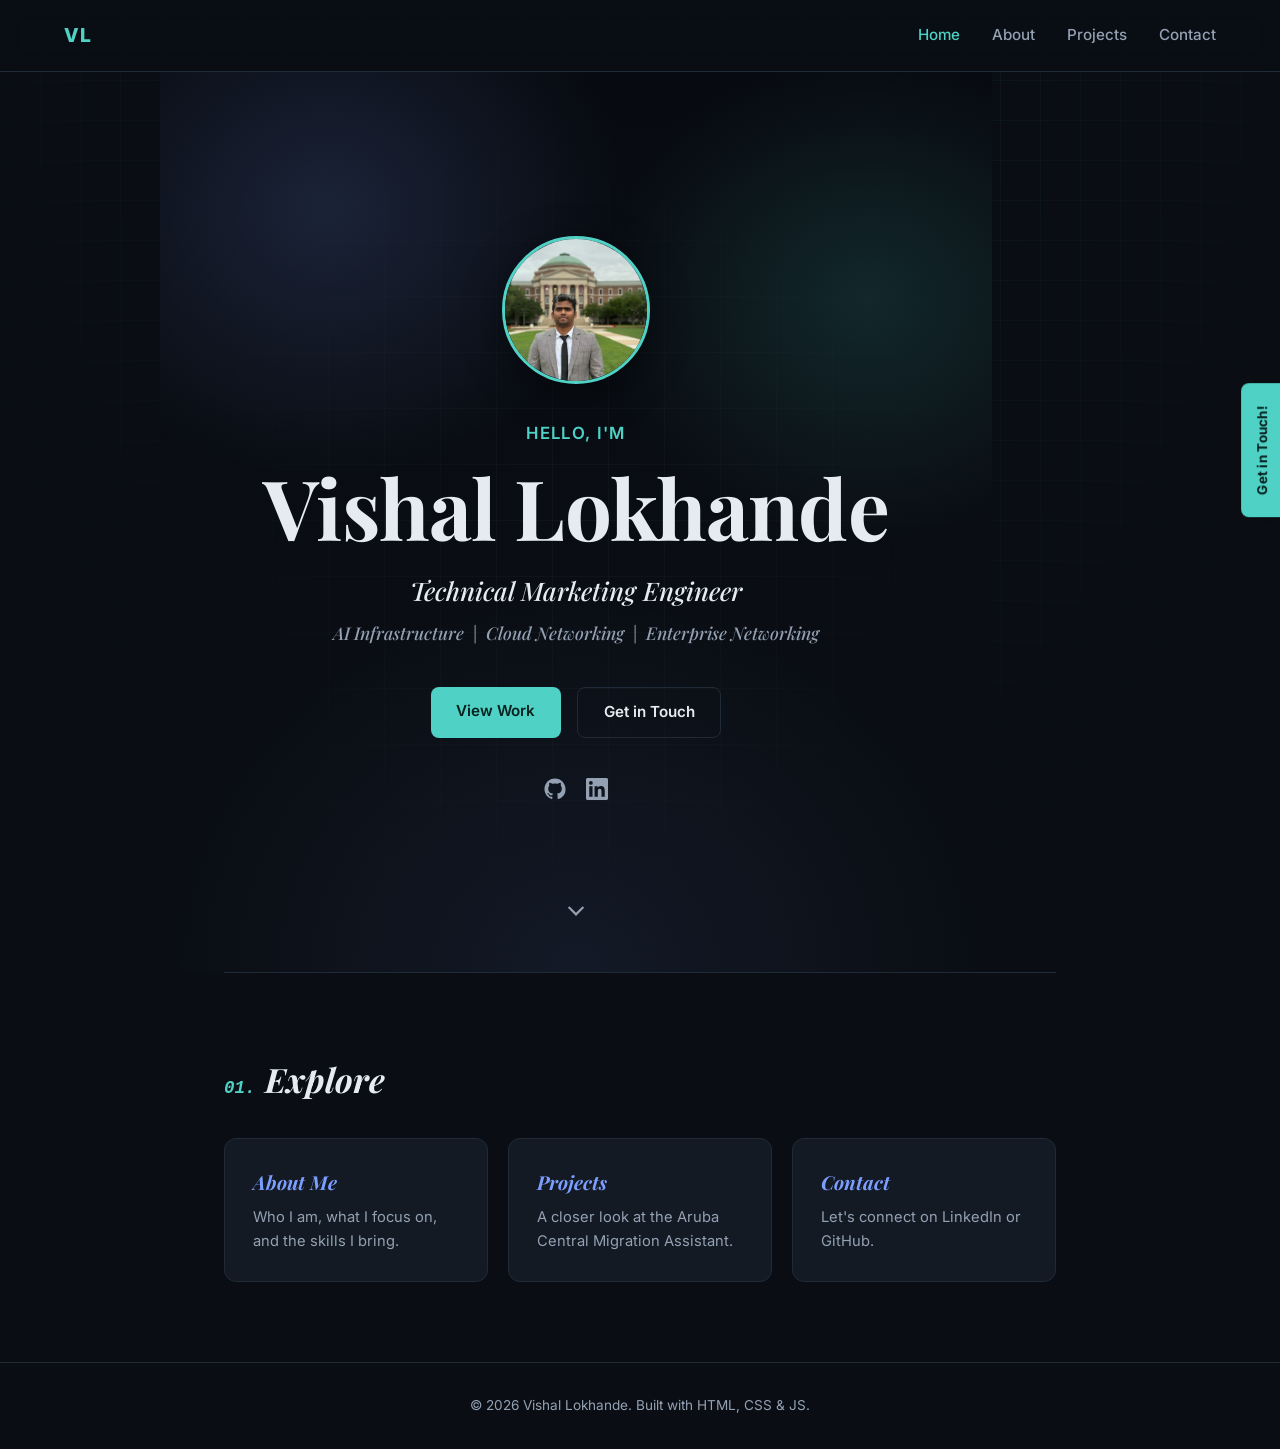
==== commit 5b1dd9e7: "Restructure into multi-page site: Home, About, Projects, Contact" ====
--- a/index.html
+++ b/index.html
@@ -13,15 +13,15 @@
 <body>
   <div class="bg-grid" aria-hidden="true"></div>
 
-  <a href="#contact" class="floating-cta">Get in Touch!</a>
+  <a href="contact.html" class="floating-cta">Get in Touch!</a>
 
   <header class="nav">
-    <a href="#home" class="nav__brand">VL</a>
+    <a href="index.html" class="nav__brand">VL</a>
     <nav class="nav__links">
-      <a href="#about">About</a>
-      <a href="#skills">Skills</a>
-      <a href="#projects">Projects</a>
-      <a href="#contact">Contact</a>
+      <a href="index.html" class="active">Home</a>
+      <a href="about.html">About</a>
+      <a href="projects.html">Projects</a>
+      <a href="contact.html">Contact</a>
     </nav>
     <button class="nav__toggle" id="navToggle" aria-label="Toggle menu">
       <span></span><span></span><span></span>
@@ -38,8 +38,8 @@
         <p class="hero__role">Technical Marketing Engineer</p>
         <p class="hero__role hero__role--sub">AI Infrastructure &nbsp;|&nbsp; Cloud Networking &nbsp;|&nbsp; Enterprise Networking</p>
         <div class="hero__cta">
-          <a href="#projects" class="btn btn--primary">View Work</a>
-          <a href="#contact" class="btn btn--ghost">Get in Touch</a>
+          <a href="projects.html" class="btn btn--primary">View Work</a>
+          <a href="contact.html" class="btn btn--ghost">Get in Touch</a>
         </div>
         <div class="hero__socials">
           <a href="https://github.com/VishalLokh" target="_blank" rel="noopener noreferrer" aria-label="GitHub">
@@ -50,84 +50,26 @@
           </a>
         </div>
       </div>
-      <a href="#about" class="hero__scroll" aria-label="Scroll down">
+      <a href="about.html" class="hero__scroll" aria-label="Scroll down">
         <svg viewBox="0 0 24 24" width="26" height="26"><path fill="currentColor" d="M12 16.5 4.5 9l1.4-1.4L12 13.7l6.1-6.1L19.5 9 12 16.5Z"/></svg>
       </a>
     </section>
 
-    <section id="about" class="section reveal">
-      <h2 class="section__title"><span>01.</span> About Me</h2>
-      <div class="about__content">
-        <p>
-          I'm a Technical Marketing Engineer focused on bridging deep technical networking
-          expertise with clear, compelling product storytelling. My work spans
-          <strong>AI Infrastructure</strong>, <strong>Cloud Networking</strong>, and
-          <strong>Enterprise Networking</strong> — helping organizations understand, adopt,
-          and get the most out of modern network architectures.
-        </p>
-        <p>
-          I spend a lot of time building tools that make complex network operations
-          simpler — from automating configuration migrations to designing intuitive
-          dashboards that turn raw network data into actionable insight.
-        </p>
-      </div>
-    </section>
-
-    <section id="skills" class="section reveal">
-      <h2 class="section__title"><span>02.</span> Skills & Focus Areas</h2>
-      <div class="skills__grid">
-        <div class="skill-card">
-          <h3>AI Infrastructure</h3>
-          <p>Designing and evangelizing network foundations that power AI/ML workloads at scale.</p>
-        </div>
-        <div class="skill-card">
-          <h3>Cloud Networking</h3>
-          <p>Cloud-managed networking architectures, SD-WAN, and hybrid connectivity strategies.</p>
-        </div>
-        <div class="skill-card">
-          <h3>Enterprise Networking</h3>
-          <p>Campus, branch, and data center networking — from CLI-based systems to cloud-native management.</p>
-        </div>
-        <div class="skill-card">
-          <h3>Automation & Tooling</h3>
-          <p>Building deterministic, privacy-safe automation tools for configuration migration and network insight.</p>
-        </div>
-      </div>
-    </section>
-
-    <section id="projects" class="section reveal">
-      <h2 class="section__title"><span>03.</span> Featured Project</h2>
-      <div class="project-card">
-        <div class="project-card__header">
-          <h3>Aruba Central Migration Assistant</h3>
-          <p class="project-card__tag">CLI / Classic Central → New Central</p>
-        </div>
-        <p class="project-card__desc">
-          A migration readiness tool that connects to any Aruba Central tenant, discovers the
-          entire deployment, and generates a comprehensive migration plan — without pushing
-          any changes. It bridges the gap between legacy CLI-based templates and the new
-          Element Profiles model, using a deterministic 10-phase pipeline to map every CLI
-          block to its equivalent profile and automatically classify scope across a 5-level
-          hierarchy (Global → Site Collection → Site → Device Group → Device).
-        </p>
-        <ul class="project-card__highlights">
-          <li>Tested on production tenants with <strong>124K+ devices</strong> and <strong>776 groups</strong></li>
-          <li>Full tenant discovery in <strong>~12 minutes</strong> using ~7,300 optimized API calls</li>
-          <li>Deduplicates templates (e.g., 157 groups → 35 unique templates)</li>
-          <li>Generates a 9-tab migration intelligence report: inventory, mapping, compatibility, risks, and strategy</li>
-          <li>Read-only by design — write operations are blocked by default</li>
-        </ul>
-      </div>
-    </section>
-
-    <section id="contact" class="section section--contact reveal">
-      <h2 class="section__title"><span>04.</span> Get In Touch</h2>
-      <p class="contact__text">
-        I'm always open to connecting on networking, AI infrastructure, or automation projects.
-      </p>
-      <div class="contact__links">
-        <a href="https://www.linkedin.com/in/vishal-lokhande05/" target="_blank" rel="noopener noreferrer" class="btn btn--primary">LinkedIn</a>
-        <a href="https://github.com/VishalLokh" target="_blank" rel="noopener noreferrer" class="btn btn--ghost">GitHub</a>
+    <section class="section reveal">
+      <h2 class="section__title"><span>01.</span> Explore</h2>
+      <div class="teaser__grid">
+        <a href="about.html" class="teaser-card">
+          <h3>About Me</h3>
+          <p>Who I am, what I focus on, and the skills I bring.</p>
+        </a>
+        <a href="projects.html" class="teaser-card">
+          <h3>Projects</h3>
+          <p>A closer look at the Aruba Central Migration Assistant.</p>
+        </a>
+        <a href="contact.html" class="teaser-card">
+          <h3>Contact</h3>
+          <p>Let's connect on LinkedIn or GitHub.</p>
+        </a>
       </div>
     </section>
   </main>
--- a/styles.css
+++ b/styles.css
@@ -69,6 +69,10 @@
 }
 
 .nav__links a:hover { color: var(--accent); }
+
+.nav__links a.active {
+  color: var(--accent);
+}
 
 .nav__toggle {
   display: none;
@@ -274,6 +278,110 @@
 .section {
   padding: 5rem 0;
   border-top: 1px solid var(--border);
+}
+
+.page-header {
+  position: relative;
+  width: 100%;
+  max-width: none;
+  margin: 0 calc(-1 * clamp(1.5rem, 6vw, 4rem));
+  padding: 6rem clamp(1.5rem, 6vw, 4rem) 4.5rem;
+  text-align: center;
+  overflow: hidden;
+  background:
+    radial-gradient(ellipse 60% 50% at 20% 15%, rgba(124, 158, 255, 0.16), transparent 60%),
+    radial-gradient(ellipse 55% 45% at 85% 25%, rgba(79, 209, 197, 0.14), transparent 60%),
+    linear-gradient(180deg, #070a10 0%, #0a0e14 100%);
+}
+
+.page-header__scrim {
+  position: absolute;
+  inset: 0;
+  pointer-events: none;
+  background-image:
+    linear-gradient(rgba(230, 235, 241, 0.035) 1px, transparent 1px),
+    linear-gradient(90deg, rgba(230, 235, 241, 0.035) 1px, transparent 1px);
+  background-size: 56px 56px;
+  mask-image: radial-gradient(ellipse at center, black 0%, transparent 75%);
+}
+
+.page-header__eyebrow {
+  position: relative;
+  z-index: 1;
+  color: var(--accent);
+  font-weight: 600;
+  font-size: 1rem;
+  letter-spacing: 0.08em;
+  text-transform: uppercase;
+  margin-bottom: 0.75rem;
+}
+
+.page-header__title {
+  position: relative;
+  z-index: 1;
+  font-family: var(--serif);
+  font-weight: 700;
+  font-size: clamp(2.2rem, 6vw, 3.2rem);
+}
+
+.teaser__grid {
+  display: grid;
+  grid-template-columns: repeat(auto-fit, minmax(220px, 1fr));
+  gap: 1.25rem;
+}
+
+.teaser-card {
+  display: block;
+  background: var(--card);
+  border: 1px solid var(--border);
+  border-radius: 12px;
+  padding: 1.75rem;
+  text-decoration: none;
+  transition: transform 0.2s ease, border-color 0.2s ease, box-shadow 0.2s ease;
+}
+
+.teaser-card:hover {
+  transform: translateY(-4px);
+  border-color: var(--accent);
+  box-shadow: 0 12px 28px rgba(0, 0, 0, 0.28);
+}
+
+.teaser-card h3 {
+  font-family: var(--serif);
+  font-style: italic;
+  font-size: 1.2rem;
+  color: var(--accent-2);
+  margin-bottom: 0.5rem;
+}
+
+.teaser-card p {
+  color: var(--text-dim);
+  font-size: 0.92rem;
+}
+
+.about__hero {
+  display: flex;
+  gap: 2.5rem;
+  align-items: flex-start;
+}
+
+.about__photo {
+  width: 180px;
+  height: 180px;
+  border-radius: 16px;
+  object-fit: cover;
+  object-position: center 15%;
+  border: 3px solid var(--accent);
+  box-shadow: 0 10px 40px rgba(0, 0, 0, 0.45);
+  flex-shrink: 0;
+}
+
+@media (max-width: 640px) {
+  .about__hero {
+    flex-direction: column;
+    align-items: center;
+    text-align: center;
+  }
 }
 
 .reveal {
